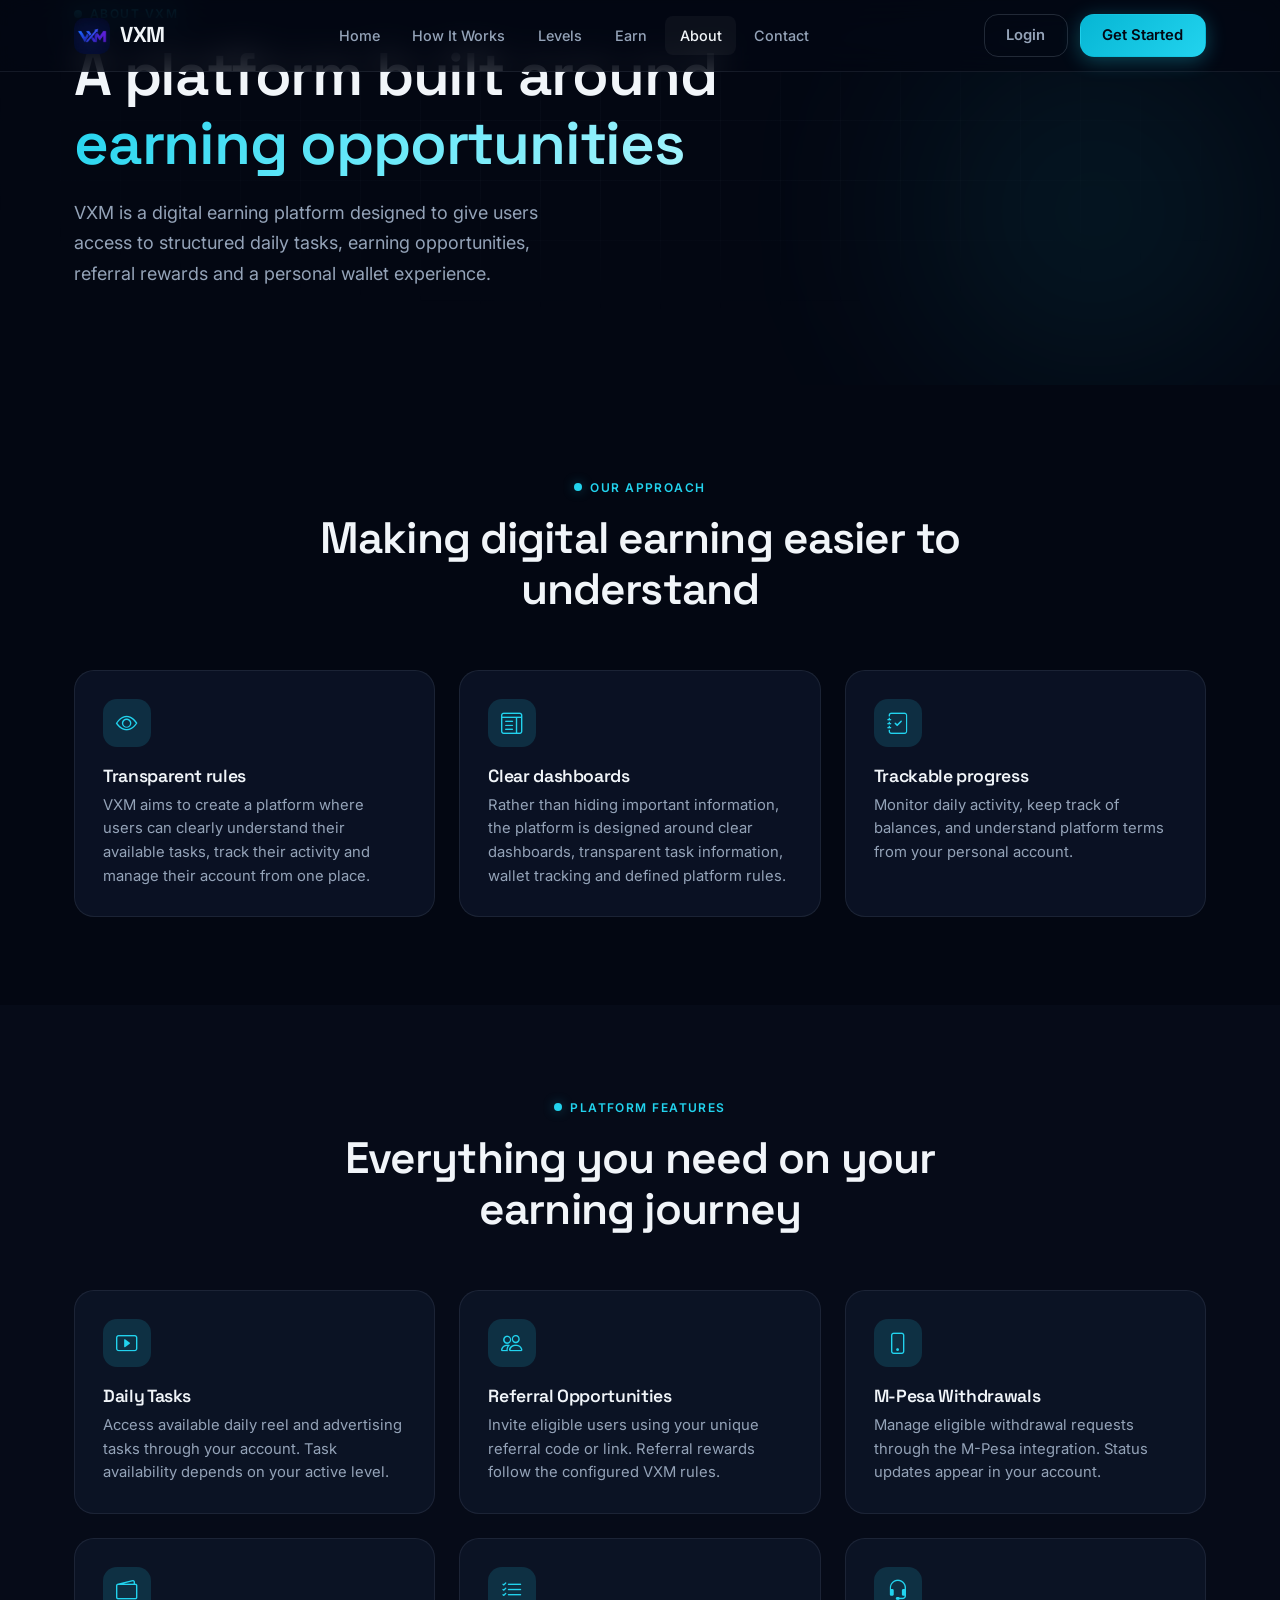
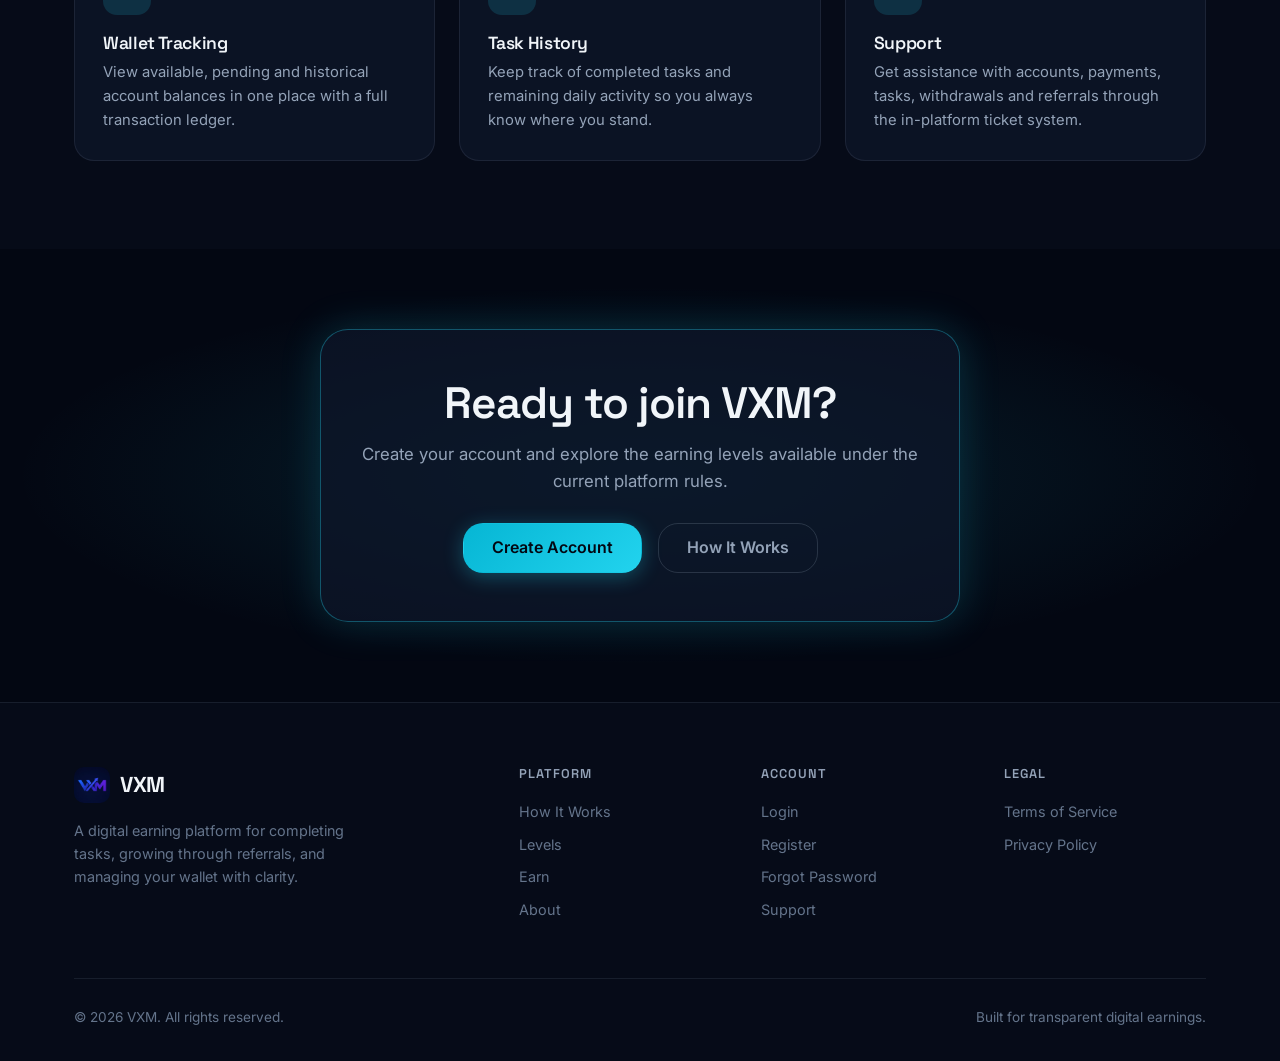
==== about.html @ 35f3764e "Complete VXM platform and final UI build" ====
<!DOCTYPE html>
<html lang="en">
<head>
  <meta charset="UTF-8" />
  <meta name="viewport" content="width=device-width, initial-scale=1.0" />
  <meta name="description" content="About VXM — a digital earning platform for structured daily tasks, referrals, and wallet management." />
  <meta name="theme-color" content="#030712" />
  <title>About VXM | Earn. Connect. Grow.</title>
  <link rel="preconnect" href="https://fonts.googleapis.com" />
  <link rel="preconnect" href="https://fonts.gstatic.com" crossorigin />
  <link href="https://fonts.googleapis.com/css2?family=Inter:wght@400;500;600;700&family=Space+Grotesk:wght@500;600;700&display=swap" rel="stylesheet" />
  <link rel="stylesheet" href="https://cdn.jsdelivr.net/npm/bootstrap-icons@1.11.3/font/bootstrap-icons.min.css" />
  <link rel="stylesheet" href="assets/css/vxm.css" />
</head>
<body>
  <nav class="vxm-nav" id="mainNav">
    <div class="nav-inner">
      <a href="index.html" class="nav-logo"><img src="images/logo.jpg" alt="VXM" onerror="this.style.display='none'" /><span>VXM</span></a>
      <div class="nav-links">
        <a href="index.html">Home</a>
        <a href="how-it-works.html">How It Works</a>
        <a href="levels.html">Levels</a>
        <a href="earn.html">Earn</a>
        <a href="about.html" class="active">About</a>
        <a href="contact.html">Contact</a>
      </div>
      <div class="nav-actions">
        <a href="login.html" class="btn btn-ghost">Login</a>
        <a href="register.html" class="btn btn-primary">Get Started</a>
      </div>
      <button class="mobile-toggle" id="mobileToggle" type="button" aria-label="Open menu"><i class="bi bi-list"></i></button>
    </div>
  </nav>
  <div class="mobile-menu" id="mobileMenu">
    <a href="index.html">Home</a><a href="how-it-works.html">How It Works</a><a href="levels.html">Levels</a>
    <a href="earn.html">Earn</a><a href="about.html" class="active">About</a><a href="contact.html">Contact</a>
    <div class="mobile-menu-actions">
      <a href="login.html" class="btn btn-ghost btn-block">Login</a>
      <a href="register.html" class="btn btn-primary btn-block">Get Started</a>
    </div>
  </div>

  <section class="hero" style="min-height:auto;padding-top:calc(var(--nav-height)+4rem);padding-bottom:4rem;">
    <div class="hero-bg"><div class="hero-glow hero-glow-1"></div><div class="hero-grid"></div></div>
    <div class="container">
      <div class="section-header left reveal" style="max-width:720px;margin:0;">
        <div class="section-tag">About VXM</div>
        <h1>A platform built around <span class="gradient-text">earning opportunities</span></h1>
        <p class="hero-desc" style="margin-top:1.25rem;">
          VXM is a digital earning platform designed to give users access to structured daily tasks,
          earning opportunities, referral rewards and a personal wallet experience.
        </p>
      </div>
    </div>
  </section>

  <section class="section">
    <div class="container">
      <div class="section-header reveal">
        <div class="section-tag">Our Approach</div>
        <h2>Making digital earning easier to understand</h2>
      </div>
      <div class="features-grid">
        <div class="feature-card reveal">
          <div class="feature-icon"><i class="bi bi-eye"></i></div>
          <h3>Transparent rules</h3>
          <p>VXM aims to create a platform where users can clearly understand their available tasks, track their activity and manage their account from one place.</p>
        </div>
        <div class="feature-card reveal">
          <div class="feature-icon"><i class="bi bi-layout-text-window"></i></div>
          <h3>Clear dashboards</h3>
          <p>Rather than hiding important information, the platform is designed around clear dashboards, transparent task information, wallet tracking and defined platform rules.</p>
        </div>
        <div class="feature-card reveal">
          <div class="feature-icon"><i class="bi bi-journal-check"></i></div>
          <h3>Trackable progress</h3>
          <p>Monitor daily activity, keep track of balances, and understand platform terms from your personal account.</p>
        </div>
      </div>
    </div>
  </section>

  <section class="section" style="background:var(--bg-base);">
    <div class="container">
      <div class="section-header reveal">
        <div class="section-tag">Platform Features</div>
        <h2>Everything you need on your earning journey</h2>
      </div>
      <div class="features-grid">
        <div class="feature-card reveal">
          <div class="feature-icon"><i class="bi bi-play-btn"></i></div>
          <h3>Daily Tasks</h3>
          <p>Access available daily reel and advertising tasks through your account. Task availability depends on your active level.</p>
        </div>
        <div class="feature-card reveal">
          <div class="feature-icon"><i class="bi bi-people"></i></div>
          <h3>Referral Opportunities</h3>
          <p>Invite eligible users using your unique referral code or link. Referral rewards follow the configured VXM rules.</p>
        </div>
        <div class="feature-card reveal">
          <div class="feature-icon"><i class="bi bi-phone"></i></div>
          <h3>M-Pesa Withdrawals</h3>
          <p>Manage eligible withdrawal requests through the M-Pesa integration. Status updates appear in your account.</p>
        </div>
        <div class="feature-card reveal">
          <div class="feature-icon"><i class="bi bi-wallet2"></i></div>
          <h3>Wallet Tracking</h3>
          <p>View available, pending and historical account balances in one place with a full transaction ledger.</p>
        </div>
        <div class="feature-card reveal">
          <div class="feature-icon"><i class="bi bi-list-check"></i></div>
          <h3>Task History</h3>
          <p>Keep track of completed tasks and remaining daily activity so you always know where you stand.</p>
        </div>
        <div class="feature-card reveal">
          <div class="feature-icon"><i class="bi bi-headset"></i></div>
          <h3>Support</h3>
          <p>Get assistance with accounts, payments, tasks, withdrawals and referrals through the in-platform ticket system.</p>
        </div>
      </div>
    </div>
  </section>

  <section class="cta-section">
    <div class="cta-bg"></div>
    <div class="container">
      <div class="cta-box reveal">
        <h2>Ready to join VXM?</h2>
        <p>Create your account and explore the earning levels available under the current platform rules.</p>
        <div class="cta-actions">
          <a href="register.html" class="btn btn-primary btn-lg">Create Account</a>
          <a href="how-it-works.html" class="btn btn-ghost btn-lg">How It Works</a>
        </div>
      </div>
    </div>
  </section>

  <footer class="site-footer">
    <div class="container">
      <div class="footer-grid">
        <div class="footer-brand">
          <a href="index.html" class="nav-logo"><img src="images/logo.jpg" alt="VXM" onerror="this.style.display='none'" /><span>VXM</span></a>
          <p>A digital earning platform for completing tasks, growing through referrals, and managing your wallet with clarity.</p>
        </div>
        <div class="footer-col"><h4>Platform</h4><a href="how-it-works.html">How It Works</a><a href="levels.html">Levels</a><a href="earn.html">Earn</a><a href="about.html">About</a></div>
        <div class="footer-col"><h4>Account</h4><a href="login.html">Login</a><a href="register.html">Register</a><a href="forgot-password.html">Forgot Password</a><a href="contact.html">Support</a></div>
        <div class="footer-col"><h4>Legal</h4><a href="terms.html">Terms of Service</a><a href="privacy.html">Privacy Policy</a></div>
      </div>
      <div class="footer-bottom"><span>&copy; 2026 VXM. All rights reserved.</span><span>Built for transparent digital earnings.</span></div>
    </div>
  </footer>
  <script src="assets/js/main.js"></script>
</body>
</html>
---- assets/css/vxm.css ----
/* ============================================================
   VXM — Premium Futuristic Fintech Design System
   Dark cinematic base • Glass depth • Refined typography
   ============================================================ */

:root {
  --bg-deep: #030712;
  --bg-base: #060b18;
  --bg-elevated: #0b1224;
  --bg-card: rgba(15, 23, 42, 0.72);
  --bg-card-solid: #0f172a;
  --bg-glass: rgba(15, 23, 42, 0.55);

  --accent: #22d3ee;
  --accent-soft: #67e8f9;
  --accent-dim: rgba(34, 211, 238, 0.15);
  --accent-glow: rgba(34, 211, 238, 0.35);
  --gold: #fbbf24;
  --gold-soft: #fcd34d;
  --success: #34d399;
  --danger: #f87171;
  --warning: #fbbf24;

  --text-primary: #f1f5f9;
  --text-secondary: #94a3b8;
  --text-muted: #64748b;
  --text-inverse: #030712;

  --border: rgba(148, 163, 184, 0.12);
  --border-strong: rgba(148, 163, 184, 0.22);
  --border-accent: rgba(34, 211, 238, 0.35);

  --shadow-sm: 0 2px 8px rgba(0, 0, 0, 0.25);
  --shadow-md: 0 8px 30px rgba(0, 0, 0, 0.35);
  --shadow-lg: 0 20px 60px rgba(0, 0, 0, 0.45);
  --shadow-glow: 0 0 40px rgba(34, 211, 238, 0.18);

  --font-sans: "Inter", system-ui, -apple-system, sans-serif;
  --font-display: "Space Grotesk", var(--font-sans);

  --radius-sm: 8px;
  --radius-md: 14px;
  --radius-lg: 20px;
  --radius-xl: 28px;
  --radius-full: 9999px;

  --nav-height: 72px;
  --container: 1180px;
  --sidebar-width: 260px;

  --ease: cubic-bezier(0.22, 1, 0.36, 1);
  --ease-out: cubic-bezier(0.16, 1, 0.3, 1);
  --duration: 0.35s;
}

*, *::before, *::after { box-sizing: border-box; margin: 0; padding: 0; }

html {
  scroll-behavior: smooth;
  -webkit-text-size-adjust: 100%;
}

@media (prefers-reduced-motion: reduce) {
  html { scroll-behavior: auto; }
  *, *::before, *::after {
    animation-duration: 0.01ms !important;
    animation-iteration-count: 1 !important;
    transition-duration: 0.01ms !important;
  }
}

body {
  font-family: var(--font-sans);
  font-size: 16px;
  line-height: 1.6;
  color: var(--text-primary);
  background: var(--bg-deep);
  min-height: 100vh;
  overflow-x: hidden;
  -webkit-font-smoothing: antialiased;
}

img { max-width: 100%; height: auto; display: block; }
a { color: inherit; text-decoration: none; transition: color var(--duration) var(--ease); }
button { font-family: inherit; cursor: pointer; border: none; background: none; }
ul, ol { list-style: none; }
input, select, textarea { font-family: inherit; font-size: 1rem; }

h1, h2, h3, h4, h5, h6 {
  font-family: var(--font-display);
  font-weight: 600;
  line-height: 1.15;
  letter-spacing: -0.02em;
  color: var(--text-primary);
}

h1 { font-size: clamp(2.4rem, 5vw, 3.75rem); }
h2 { font-size: clamp(1.85rem, 3.5vw, 2.75rem); }
h3 { font-size: clamp(1.25rem, 2vw, 1.5rem); }
h4 { font-size: 1.125rem; }

.gradient-text {
  background: linear-gradient(135deg, var(--accent) 0%, var(--accent-soft) 50%, #a5f3fc 100%);
  -webkit-background-clip: text;
  -webkit-text-fill-color: transparent;
  background-clip: text;
}

.text-secondary { color: var(--text-secondary); }
.text-muted { color: var(--text-muted); }
.text-accent { color: var(--accent); }
.text-gold { color: var(--gold); }
.text-success { color: var(--success); }

.container {
  width: 100%;
  max-width: var(--container);
  margin: 0 auto;
  padding: 0 1.5rem;
}

.section {
  padding: 5.5rem 0;
  position: relative;
}

.section-sm { padding: 3.5rem 0; }
.section-lg { padding: 7rem 0; }

.section-header {
  text-align: center;
  max-width: 640px;
  margin: 0 auto 3.5rem;
}

.section-header.left { text-align: left; margin-left: 0; }

.section-tag {
  display: inline-flex;
  align-items: center;
  gap: 0.5rem;
  font-size: 0.75rem;
  font-weight: 600;
  letter-spacing: 0.12em;
  text-transform: uppercase;
  color: var(--accent);
  margin-bottom: 1rem;
}

.section-tag::before {
  content: "";
  width: 8px;
  height: 8px;
  border-radius: 50%;
  background: var(--accent);
  box-shadow: 0 0 12px var(--accent-glow);
}

/* Navigation */
.vxm-nav {
  position: fixed;
  top: 0;
  left: 0;
  right: 0;
  z-index: 1000;
  height: var(--nav-height);
  background: rgba(3, 7, 18, 0.75);
  backdrop-filter: blur(16px) saturate(1.4);
  -webkit-backdrop-filter: blur(16px) saturate(1.4);
  border-bottom: 1px solid var(--border);
  transition: background var(--duration) var(--ease), border-color var(--duration) var(--ease);
}

.vxm-nav.scrolled {
  background: rgba(3, 7, 18, 0.92);
  border-bottom-color: var(--border-strong);
}

.nav-inner {
  max-width: var(--container);
  margin: 0 auto;
  padding: 0 1.5rem;
  height: 100%;
  display: flex;
  align-items: center;
  justify-content: space-between;
  gap: 1.5rem;
}

.nav-logo {
  display: flex;
  align-items: center;
  gap: 0.65rem;
  font-family: var(--font-display);
  font-weight: 700;
  font-size: 1.35rem;
  letter-spacing: -0.03em;
  color: var(--text-primary);
  flex-shrink: 0;
}

.nav-logo img {
  width: 36px;
  height: 36px;
  border-radius: 10px;
  object-fit: cover;
}

.nav-links {
  display: flex;
  align-items: center;
  gap: 0.25rem;
}

.nav-links a {
  padding: 0.5rem 0.9rem;
  font-size: 0.9rem;
  font-weight: 500;
  color: var(--text-secondary);
  border-radius: var(--radius-sm);
  transition: color var(--duration) var(--ease), background var(--duration) var(--ease);
}

.nav-links a:hover,
.nav-links a.active {
  color: var(--text-primary);
  background: rgba(255, 255, 255, 0.04);
}

.nav-actions {
  display: flex;
  align-items: center;
  gap: 0.75rem;
}

.mobile-toggle {
  display: none;
  width: 44px;
  height: 44px;
  align-items: center;
  justify-content: center;
  font-size: 1.5rem;
  color: var(--text-primary);
  border-radius: var(--radius-sm);
}

.mobile-menu {
  display: none;
  position: fixed;
  top: var(--nav-height);
  left: 0;
  right: 0;
  bottom: 0;
  background: rgba(3, 7, 18, 0.97);
  backdrop-filter: blur(20px);
  padding: 1.5rem;
  flex-direction: column;
  gap: 0.35rem;
  z-index: 999;
  overflow-y: auto;
}

.mobile-menu.open { display: flex; }

.mobile-menu a {
  padding: 0.9rem 1rem;
  font-size: 1.05rem;
  font-weight: 500;
  color: var(--text-secondary);
  border-radius: var(--radius-md);
}

.mobile-menu a:hover,
.mobile-menu a.active {
  color: var(--text-primary);
  background: rgba(255, 255, 255, 0.05);
}

.mobile-menu-actions {
  margin-top: 1.5rem;
  display: flex;
  flex-direction: column;
  gap: 0.75rem;
}

/* Buttons */
.btn {
  display: inline-flex;
  align-items: center;
  justify-content: center;
  gap: 0.5rem;
  padding: 0.7rem 1.35rem;
  font-size: 0.925rem;
  font-weight: 600;
  border-radius: var(--radius-md);
  transition: all var(--duration) var(--ease);
  white-space: nowrap;
  border: 1px solid transparent;
  line-height: 1.2;
}

.btn-primary {
  background: linear-gradient(135deg, #06b6d4 0%, #22d3ee 100%);
  color: var(--text-inverse);
  box-shadow: 0 4px 20px rgba(34, 211, 238, 0.3);
}

.btn-primary:hover {
  transform: translateY(-1px);
  box-shadow: 0 6px 28px rgba(34, 211, 238, 0.4);
  color: var(--text-inverse);
}

.btn-ghost {
  background: transparent;
  color: var(--text-secondary);
  border-color: var(--border-strong);
}

.btn-ghost:hover {
  color: var(--text-primary);
  border-color: var(--text-secondary);
  background: rgba(255, 255, 255, 0.03);
}

.btn-outline {
  background: transparent;
  color: var(--accent);
  border-color: var(--border-accent);
}

.btn-outline:hover {
  background: var(--accent-dim);
  color: var(--accent-soft);
}

.btn-lg {
  padding: 0.9rem 1.75rem;
  font-size: 1rem;
  border-radius: var(--radius-lg);
}

.btn-sm {
  padding: 0.45rem 0.9rem;
  font-size: 0.825rem;
}

.btn-block { width: 100%; }

/* Cards */
.card {
  background: var(--bg-card);
  border: 1px solid var(--border);
  border-radius: var(--radius-lg);
  padding: 1.75rem;
  backdrop-filter: blur(12px);
  -webkit-backdrop-filter: blur(12px);
  transition: border-color var(--duration) var(--ease), transform var(--duration) var(--ease), box-shadow var(--duration) var(--ease);
}

.card:hover {
  border-color: var(--border-strong);
}

.card-glow:hover {
  border-color: var(--border-accent);
  box-shadow: var(--shadow-glow);
}

.card-solid {
  background: var(--bg-card-solid);
  backdrop-filter: none;
}

/* Forms */
.form-group {
  margin-bottom: 1.25rem;
}

.form-label {
  display: block;
  font-size: 0.875rem;
  font-weight: 500;
  color: var(--text-secondary);
  margin-bottom: 0.45rem;
}

.form-control {
  width: 100%;
  padding: 0.8rem 1rem;
  background: rgba(15, 23, 42, 0.8);
  border: 1px solid var(--border-strong);
  border-radius: var(--radius-md);
  color: var(--text-primary);
  transition: border-color var(--duration) var(--ease), box-shadow var(--duration) var(--ease);
}

.form-control:focus {
  outline: none;
  border-color: var(--accent);
  box-shadow: 0 0 0 3px var(--accent-dim);
}

.form-control::placeholder {
  color: var(--text-muted);
}

.form-error {
  font-size: 0.8rem;
  color: var(--danger);
  margin-top: 0.35rem;
}

.form-hint {
  font-size: 0.8rem;
  color: var(--text-muted);
  margin-top: 0.35rem;
}

/* Alerts */
.alert {
  padding: 0.9rem 1.15rem;
  border-radius: var(--radius-md);
  font-size: 0.9rem;
  margin-bottom: 1.25rem;
  border: 1px solid transparent;
}

.alert-success {
  background: rgba(52, 211, 153, 0.1);
  border-color: rgba(52, 211, 153, 0.25);
  color: var(--success);
}

.alert-error {
  background: rgba(248, 113, 113, 0.1);
  border-color: rgba(248, 113, 113, 0.25);
  color: var(--danger);
}

.alert-info {
  background: var(--accent-dim);
  border-color: var(--border-accent);
  color: var(--accent-soft);
}

/* Hero */
.hero {
  position: relative;
  min-height: 100vh;
  display: flex;
  align-items: center;
  padding: calc(var(--nav-height) + 3rem) 0 5rem;
  overflow: hidden;
}

.hero-bg {
  position: absolute;
  inset: 0;
  pointer-events: none;
  z-index: 0;
}

.hero-glow {
  position: absolute;
  border-radius: 50%;
  filter: blur(100px);
  opacity: 0.5;
}

.hero-glow-1 {
  width: 500px;
  height: 500px;
  background: radial-gradient(circle, rgba(34, 211, 238, 0.25) 0%, transparent 70%);
  top: -10%;
  right: -5%;
}

.hero-glow-2 {
  width: 400px;
  height: 400px;
  background: radial-gradient(circle, rgba(99, 102, 241, 0.2) 0%, transparent 70%);
  bottom: 10%;
  left: -8%;
}

.hero-grid {
  position: absolute;
  inset: 0;
  background-image:
    linear-gradient(rgba(148, 163, 184, 0.03) 1px, transparent 1px),
    linear-gradient(90deg, rgba(148, 163, 184, 0.03) 1px, transparent 1px);
  background-size: 60px 60px;
  mask-image: radial-gradient(ellipse 80% 60% at 50% 40%, black 20%, transparent 70%);
}

.hero-content {
  position: relative;
  z-index: 2;
  max-width: 640px;
}

.hero-badge {
  display: inline-flex;
  align-items: center;
  gap: 0.5rem;
  padding: 0.4rem 0.9rem;
  background: var(--accent-dim);
  border: 1px solid var(--border-accent);
  border-radius: var(--radius-full);
  font-size: 0.8rem;
  font-weight: 500;
  color: var(--accent-soft);
  margin-bottom: 1.5rem;
}

.hero-badge .dot {
  width: 6px;
  height: 6px;
  border-radius: 50%;
  background: var(--accent);
  box-shadow: 0 0 8px var(--accent);
  animation: pulse-dot 2s ease-in-out infinite;
}

@keyframes pulse-dot {
  0%, 100% { opacity: 1; transform: scale(1); }
  50% { opacity: 0.6; transform: scale(0.85); }
}

.hero-title {
  margin-bottom: 1.25rem;
}

.hero-desc {
  font-size: 1.125rem;
  color: var(--text-secondary);
  margin-bottom: 2rem;
  max-width: 520px;
  line-height: 1.7;
}

.hero-actions {
  display: flex;
  flex-wrap: wrap;
  gap: 1rem;
  margin-bottom: 2rem;
}

.hero-note {
  display: flex;
  align-items: center;
  gap: 0.5rem;
  font-size: 0.875rem;
  color: var(--text-muted);
}

.hero-note i { color: var(--success); }

.hero-visual {
  position: relative;
  z-index: 2;
  display: flex;
  justify-content: center;
  align-items: center;
}

.float-card {
  background: var(--bg-card);
  border: 1px solid var(--border);
  border-radius: var(--radius-lg);
  padding: 1.25rem 1.5rem;
  backdrop-filter: blur(16px);
  box-shadow: var(--shadow-md);
}

.float-card.main {
  width: 100%;
  max-width: 320px;
  position: relative;
  z-index: 3;
}

.float-card .label {
  font-size: 0.75rem;
  color: var(--text-muted);
  text-transform: uppercase;
  letter-spacing: 0.06em;
  margin-bottom: 0.25rem;
}

.float-card .value {
  font-family: var(--font-display);
  font-size: 1.75rem;
  font-weight: 700;
  letter-spacing: -0.02em;
}

.float-card .sub {
  display: flex;
  justify-content: space-between;
  margin-top: 1rem;
  padding-top: 1rem;
  border-top: 1px solid var(--border);
  font-size: 0.85rem;
}

.float-mini {
  position: absolute;
  display: flex;
  align-items: center;
  gap: 0.75rem;
  padding: 0.85rem 1.1rem;
  background: var(--bg-card);
  border: 1px solid var(--border);
  border-radius: var(--radius-md);
  backdrop-filter: blur(12px);
  box-shadow: var(--shadow-sm);
  font-size: 0.85rem;
  z-index: 4;
}

.float-mini i {
  width: 32px;
  height: 32px;
  display: flex;
  align-items: center;
  justify-content: center;
  border-radius: 10px;
  font-size: 1rem;
}

.float-mini.task { top: 8%; right: -10%; }
.float-mini.task i { background: rgba(34, 211, 238, 0.15); color: var(--accent); }

.float-mini.ref { bottom: 22%; left: -12%; }
.float-mini.ref i { background: rgba(251, 191, 36, 0.15); color: var(--gold); }

.float-mini.mpesa { bottom: 5%; right: 5%; }
.float-mini.mpesa i { background: rgba(52, 211, 153, 0.15); color: var(--success); }

/* Stats */
.stats-bar {
  padding: 3rem 0;
  border-top: 1px solid var(--border);
  border-bottom: 1px solid var(--border);
  background: rgba(11, 18, 36, 0.5);
}

.stats-grid {
  display: grid;
  grid-template-columns: repeat(4, 1fr);
  gap: 2rem;
  text-align: center;
}

.stat-item .stat-num {
  font-family: var(--font-display);
  font-size: 2rem;
  font-weight: 700;
  color: var(--text-primary);
  letter-spacing: -0.02em;
  margin-bottom: 0.25rem;
}

.stat-item .stat-label {
  font-size: 0.875rem;
  color: var(--text-muted);
}

.stats-note {
  text-align: center;
  font-size: 0.8rem;
  color: var(--text-muted);
  margin-top: 1.5rem;
}

/* Steps */
.steps-grid {
  display: grid;
  grid-template-columns: repeat(4, 1fr);
  gap: 1.5rem;
}

.step-card {
  position: relative;
  padding: 1.75rem;
  background: var(--bg-card);
  border: 1px solid var(--border);
  border-radius: var(--radius-lg);
  transition: border-color var(--duration) var(--ease), transform var(--duration) var(--ease);
}

.step-card:hover {
  border-color: var(--border-accent);
  transform: translateY(-3px);
}

.step-num {
  font-family: var(--font-display);
  font-size: 0.8rem;
  font-weight: 700;
  color: var(--accent);
  letter-spacing: 0.08em;
  margin-bottom: 1rem;
}

.step-icon {
  width: 48px;
  height: 48px;
  display: flex;
  align-items: center;
  justify-content: center;
  background: var(--accent-dim);
  border-radius: 14px;
  color: var(--accent);
  font-size: 1.35rem;
  margin-bottom: 1.15rem;
}

.step-card h3 {
  margin-bottom: 0.5rem;
  font-size: 1.15rem;
}

.step-card p {
  font-size: 0.925rem;
  color: var(--text-secondary);
  line-height: 1.6;
}

/* Levels */
.levels-grid {
  display: grid;
  grid-template-columns: repeat(3, 1fr);
  gap: 1.5rem;
}

.level-card {
  position: relative;
  padding: 2rem;
  background: var(--bg-card);
  border: 1px solid var(--border);
  border-radius: var(--radius-xl);
  transition: all var(--duration) var(--ease);
  overflow: hidden;
}

.level-card::before {
  content: "";
  position: absolute;
  top: 0;
  left: 0;
  right: 0;
  height: 3px;
  background: linear-gradient(90deg, var(--accent), transparent);
  opacity: 0;
  transition: opacity var(--duration) var(--ease);
}

.level-card:hover {
  border-color: var(--border-accent);
  transform: translateY(-4px);
  box-shadow: var(--shadow-glow);
}

.level-card:hover::before { opacity: 1; }

.level-card.featured {
  border-color: var(--border-accent);
  background: linear-gradient(160deg, rgba(34, 211, 238, 0.08) 0%, var(--bg-card) 50%);
}

.level-card.featured::before { opacity: 1; }

.level-top {
  display: flex;
  justify-content: space-between;
  align-items: flex-start;
  margin-bottom: 1.5rem;
}

.level-label {
  font-size: 0.7rem;
  font-weight: 600;
  letter-spacing: 0.1em;
  text-transform: uppercase;
  color: var(--accent);
}

.level-icon {
  width: 44px;
  height: 44px;
  display: flex;
  align-items: center;
  justify-content: center;
  background: var(--accent-dim);
  border-radius: 12px;
  color: var(--accent);
  font-size: 1.25rem;
}

.level-price {
  font-family: var(--font-display);
  font-size: 2rem;
  font-weight: 700;
  margin: 0.75rem 0;
}

.level-price span {
  font-size: 0.9rem;
  font-weight: 500;
  color: var(--text-muted);
}

.level-features {
  margin: 1.5rem 0;
}

.level-features li {
  display: flex;
  align-items: flex-start;
  gap: 0.6rem;
  font-size: 0.9rem;
  color: var(--text-secondary);
  margin-bottom: 0.65rem;
}

.level-features li i {
  color: var(--success);
  margin-top: 0.15rem;
  flex-shrink: 0;
}

/* Features */
.features-grid {
  display: grid;
  grid-template-columns: repeat(3, 1fr);
  gap: 1.5rem;
}

.feature-card {
  padding: 1.75rem;
  background: var(--bg-card);
  border: 1px solid var(--border);
  border-radius: var(--radius-lg);
  transition: border-color var(--duration) var(--ease);
}

.feature-card:hover {
  border-color: var(--border-strong);
}

.feature-icon {
  width: 48px;
  height: 48px;
  display: flex;
  align-items: center;
  justify-content: center;
  background: var(--accent-dim);
  border-radius: 14px;
  color: var(--accent);
  font-size: 1.35rem;
  margin-bottom: 1.15rem;
}

.feature-card h3 {
  margin-bottom: 0.5rem;
  font-size: 1.1rem;
}

.feature-card p {
  font-size: 0.925rem;
  color: var(--text-secondary);
  line-height: 1.6;
}

/* CTA */
.cta-section {
  position: relative;
  padding: 5rem 0;
  text-align: center;
  overflow: hidden;
}

.cta-section .cta-bg {
  position: absolute;
  inset: 0;
  background: radial-gradient(ellipse 70% 60% at 50% 50%, rgba(34, 211, 238, 0.12) 0%, transparent 70%);
  pointer-events: none;
}

.cta-box {
  position: relative;
  max-width: 640px;
  margin: 0 auto;
  padding: 3rem 2rem;
  background: var(--bg-card);
  border: 1px solid var(--border-accent);
  border-radius: var(--radius-xl);
  box-shadow: var(--shadow-glow);
}

.cta-box h2 { margin-bottom: 0.75rem; }
.cta-box p {
  color: var(--text-secondary);
  margin-bottom: 1.75rem;
  font-size: 1.05rem;
}

.cta-actions {
  display: flex;
  flex-wrap: wrap;
  gap: 1rem;
  justify-content: center;
}

/* Footer */
.site-footer {
  padding: 4rem 0 2rem;
  border-top: 1px solid var(--border);
  background: var(--bg-base);
}

.footer-grid {
  display: grid;
  grid-template-columns: 2fr 1fr 1fr 1fr;
  gap: 2.5rem;
  margin-bottom: 3rem;
}

.footer-brand p {
  color: var(--text-muted);
  font-size: 0.9rem;
  margin-top: 1rem;
  max-width: 280px;
  line-height: 1.6;
}

.footer-col h4 {
  font-size: 0.8rem;
  font-weight: 600;
  letter-spacing: 0.08em;
  text-transform: uppercase;
  color: var(--text-secondary);
  margin-bottom: 1.15rem;
}

.footer-col a {
  display: block;
  font-size: 0.9rem;
  color: var(--text-muted);
  margin-bottom: 0.6rem;
  transition: color var(--duration) var(--ease);
}

.footer-col a:hover { color: var(--accent); }

.footer-bottom {
  display: flex;
  justify-content: space-between;
  align-items: center;
  padding-top: 1.75rem;
  border-top: 1px solid var(--border);
  font-size: 0.85rem;
  color: var(--text-muted);
}

.footer-bottom a { color: var(--text-muted); }
.footer-bottom a:hover { color: var(--accent); }

/* Auth */
.auth-page {
  min-height: 100vh;
  display: flex;
  align-items: center;
  justify-content: center;
  padding: 2rem 1.5rem;
  position: relative;
}

.auth-page::before {
  content: "";
  position: absolute;
  inset: 0;
  background:
    radial-gradient(ellipse 50% 40% at 20% 20%, rgba(34, 211, 238, 0.08) 0%, transparent 50%),
    radial-gradient(ellipse 40% 30% at 80% 80%, rgba(99, 102, 241, 0.06) 0%, transparent 50%);
  pointer-events: none;
}

.auth-card {
  position: relative;
  width: 100%;
  max-width: 420px;
  padding: 2.5rem;
  background: var(--bg-card);
  border: 1px solid var(--border);
  border-radius: var(--radius-xl);
  backdrop-filter: blur(16px);
  box-shadow: var(--shadow-lg);
}

.auth-card .logo {
  display: flex;
  align-items: center;
  gap: 0.6rem;
  margin-bottom: 2rem;
  font-family: var(--font-display);
  font-weight: 700;
  font-size: 1.25rem;
}

.auth-card .logo img {
  width: 36px;
  height: 36px;
  border-radius: 10px;
}

.auth-card h1 {
  font-size: 1.65rem;
  margin-bottom: 0.4rem;
}

.auth-card .subtitle {
  color: var(--text-secondary);
  font-size: 0.95rem;
  margin-bottom: 1.75rem;
}

.auth-footer {
  text-align: center;
  margin-top: 1.5rem;
  font-size: 0.9rem;
  color: var(--text-muted);
}

.auth-footer a {
  color: var(--accent);
  font-weight: 500;
}

.auth-footer a:hover { color: var(--accent-soft); }

/* Reveal */
.reveal {
  opacity: 0;
  transform: translateY(24px);
  transition: opacity 0.7s var(--ease-out), transform 0.7s var(--ease-out);
}

.reveal.visible {
  opacity: 1;
  transform: translateY(0);
}

/* Responsive */
@media (max-width: 1024px) {
  .steps-grid { grid-template-columns: repeat(2, 1fr); }
  .levels-grid { grid-template-columns: repeat(2, 1fr); }
  .features-grid { grid-template-columns: repeat(2, 1fr); }
  .footer-grid { grid-template-columns: 1fr 1fr; gap: 2rem; }
  .float-mini.task { right: 0; }
  .float-mini.ref { left: 0; }
}

@media (max-width: 768px) {
  .nav-links, .nav-actions { display: none; }
  .mobile-toggle { display: flex; }

  .hero {
    min-height: auto;
    padding: calc(var(--nav-height) + 2.5rem) 0 3.5rem;
  }

  .hero-visual { display: none; }

  .stats-grid { grid-template-columns: repeat(2, 1fr); gap: 1.5rem; }
  .steps-grid { grid-template-columns: 1fr; }
  .levels-grid { grid-template-columns: 1fr; }
  .features-grid { grid-template-columns: 1fr; }
  .footer-grid { grid-template-columns: 1fr; }
  .footer-bottom { flex-direction: column; gap: 0.75rem; text-align: center; }

  .section { padding: 4rem 0; }
  .auth-card { padding: 2rem 1.5rem; }
}

@media (max-width: 480px) {
  .hero-actions { flex-direction: column; }
  .hero-actions .btn { width: 100%; }
  .stats-grid { grid-template-columns: 1fr 1fr; }
  .cta-actions { flex-direction: column; }
  .cta-actions .btn { width: 100%; }
}

.mt-1 { margin-top: 0.5rem; }
.mt-2 { margin-top: 1rem; }
.mt-3 { margin-top: 1.5rem; }
.mt-4 { margin-top: 2rem; }
.mb-1 { margin-bottom: 0.5rem; }
.mb-2 { margin-bottom: 1rem; }
.mb-3 { margin-bottom: 1.5rem; }
.mb-4 { margin-bottom: 2rem; }
.gap-1 { gap: 0.5rem; }
.gap-2 { gap: 1rem; }
.flex { display: flex; }
.flex-center { display: flex; align-items: center; justify-content: center; }
.items-center { align-items: center; }
.justify-between { justify-content: space-between; }
.w-full { width: 100%; }
.sr-only {
  position: absolute;
  width: 1px;
  height: 1px;
  padding: 0;
  margin: -1px;
  overflow: hidden;
  clip: rect(0,0,0,0);
  border: 0;
}
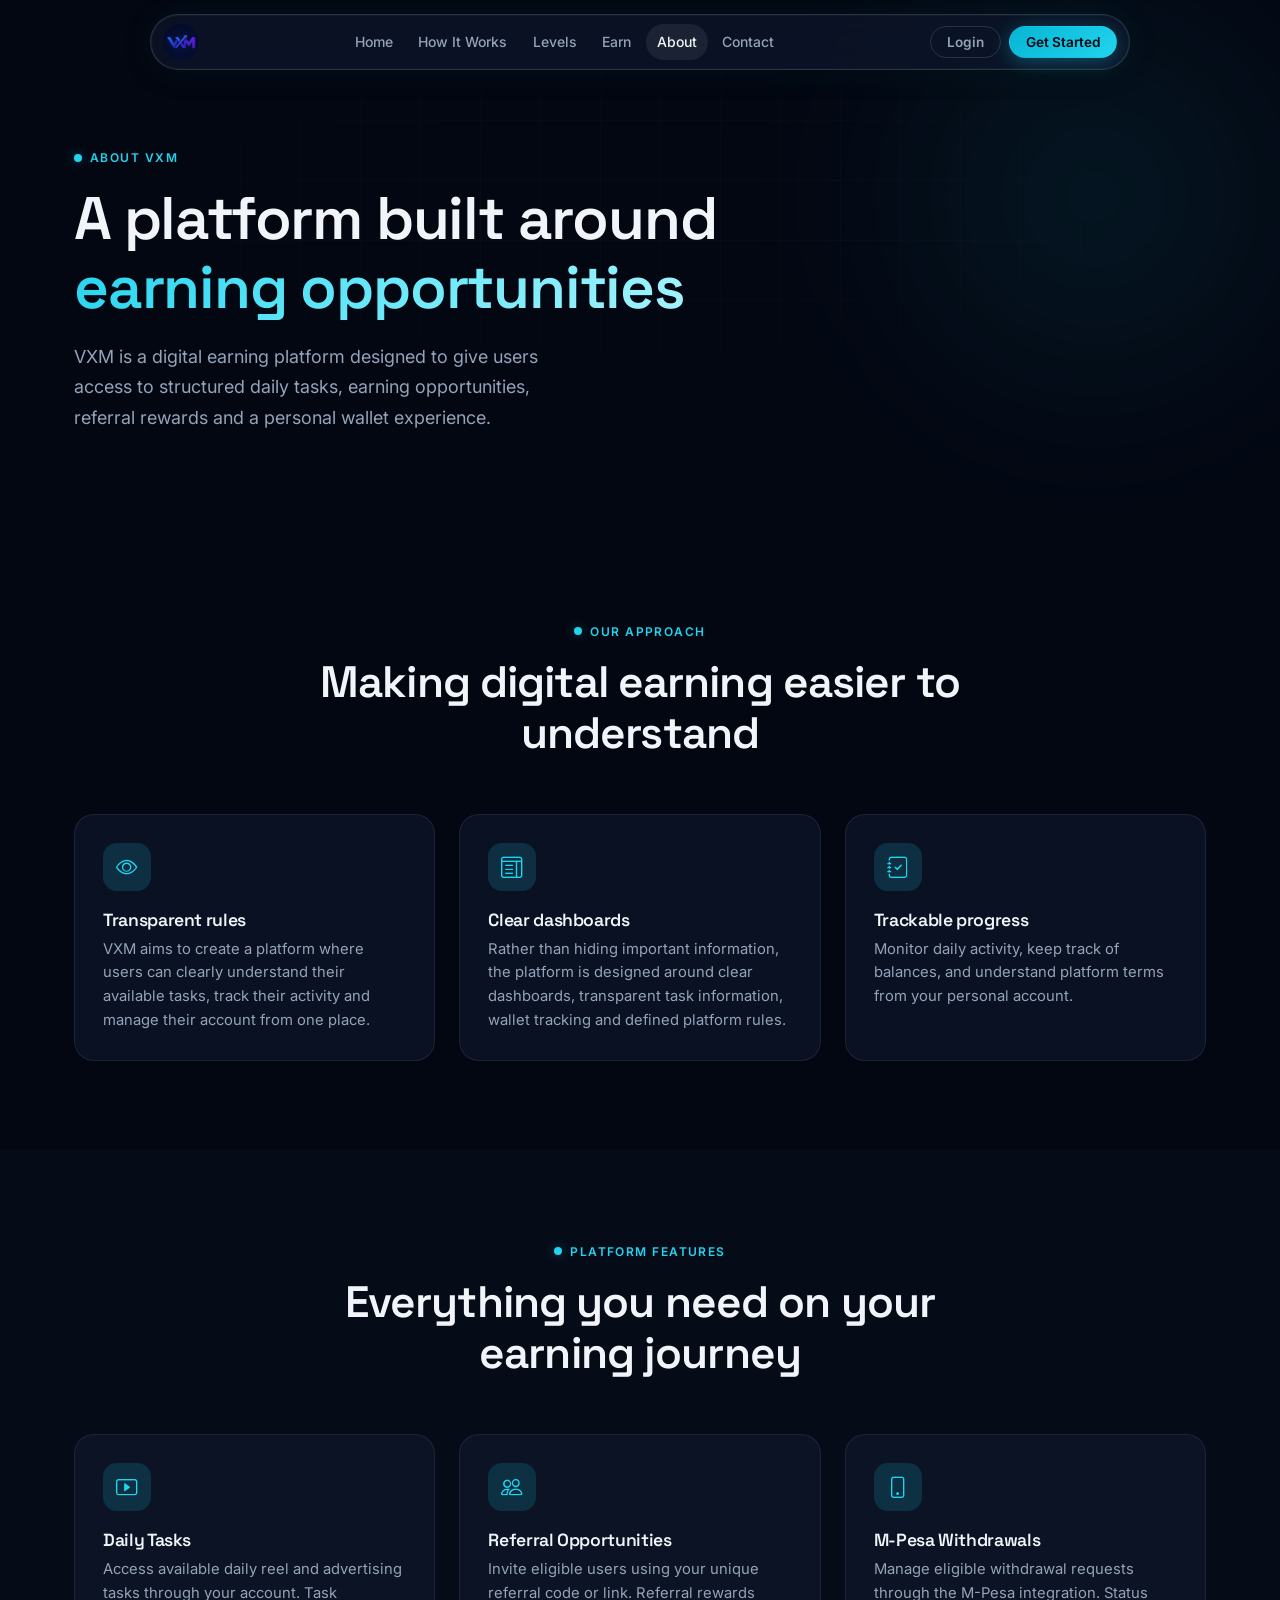
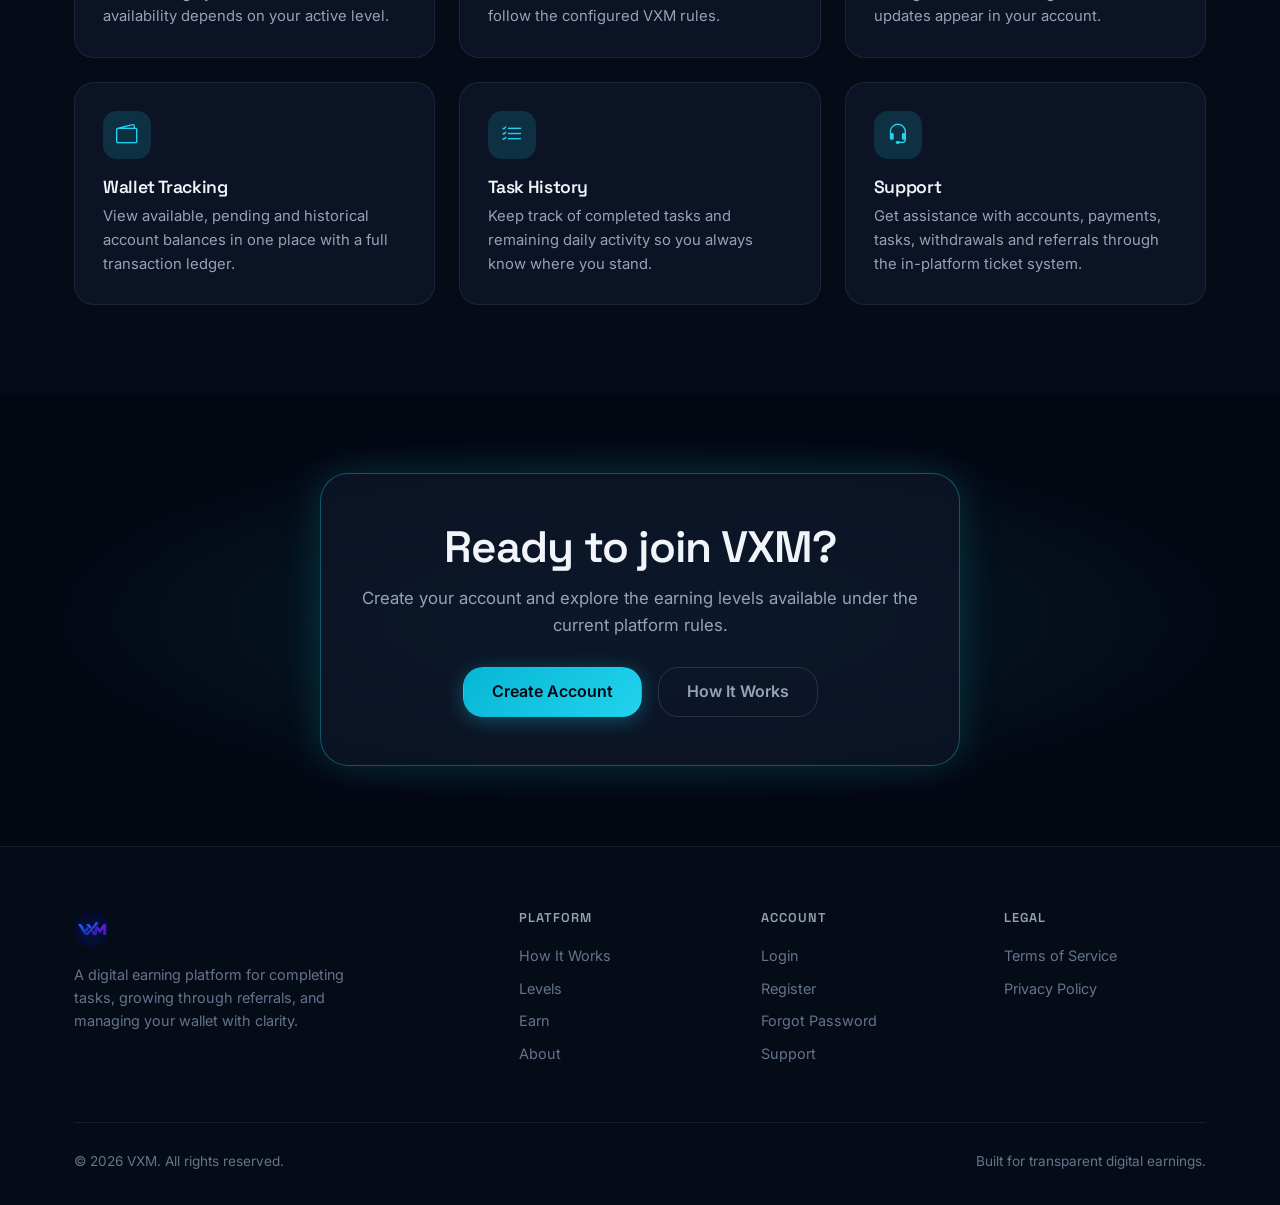
==== commit 2b110d85: "Fix responsive navbar and update site assets" ====
--- a/about.html
+++ b/about.html
@@ -5,6 +5,9 @@
   <meta name="viewport" content="width=device-width, initial-scale=1.0" />
   <meta name="description" content="About VXM — a digital earning platform for structured daily tasks, referrals, and wallet management." />
   <meta name="theme-color" content="#030712" />
+  <link rel="icon" href="images/favicon.png" type="image/png" sizes="32x32" />
+  <link rel="icon" href="images/favicon-16.png" type="image/png" sizes="16x16" />
+  <link rel="apple-touch-icon" href="images/favicon-180.png" sizes="180x180" />
   <title>About VXM | Earn. Connect. Grow.</title>
   <link rel="preconnect" href="https://fonts.googleapis.com" />
   <link rel="preconnect" href="https://fonts.gstatic.com" crossorigin />
@@ -15,7 +18,7 @@
 <body>
   <nav class="vxm-nav" id="mainNav">
     <div class="nav-inner">
-      <a href="index.html" class="nav-logo"><img src="images/logo.jpg" alt="VXM" onerror="this.style.display='none'" /><span>VXM</span></a>
+      <a href="index.html" class="nav-logo"><img src="images/logo.jpg" alt="VXM" onerror="this.style.display='none'" /></a>
       <div class="nav-links">
         <a href="index.html">Home</a>
         <a href="how-it-works.html">How It Works</a>
@@ -40,7 +43,7 @@
     </div>
   </div>
 
-  <section class="hero" style="min-height:auto;padding-top:calc(var(--nav-height)+4rem);padding-bottom:4rem;">
+  <section class="hero" style="min-height:auto;padding-top:9rem;padding-bottom:4rem;">
     <div class="hero-bg"><div class="hero-glow hero-glow-1"></div><div class="hero-grid"></div></div>
     <div class="container">
       <div class="section-header left reveal" style="max-width:720px;margin:0;">
@@ -139,7 +142,7 @@
     <div class="container">
       <div class="footer-grid">
         <div class="footer-brand">
-          <a href="index.html" class="nav-logo"><img src="images/logo.jpg" alt="VXM" onerror="this.style.display='none'" /><span>VXM</span></a>
+          <a href="index.html" class="nav-logo"><img src="images/logo.jpg" alt="VXM" onerror="this.style.display='none'" /></a>
           <p>A digital earning platform for completing tasks, growing through referrals, and managing your wallet with clarity.</p>
         </div>
         <div class="footer-col"><h4>Platform</h4><a href="how-it-works.html">How It Works</a><a href="levels.html">Levels</a><a href="earn.html">Earn</a><a href="about.html">About</a></div>
--- a/assets/css/vxm.css
+++ b/assets/css/vxm.css
@@ -44,7 +44,9 @@
   --radius-xl: 28px;
   --radius-full: 9999px;
 
-  --nav-height: 72px;
+  --nav-height: 56px;
+  --nav-top: 14px;
+  --nav-clearance: calc(var(--nav-top) + var(--nav-height) + 20px);
   --container: 1180px;
   --sidebar-width: 260px;
 
@@ -156,115 +158,148 @@
   box-shadow: 0 0 12px var(--accent-glow);
 }
 
-/* Navigation */
+/* Navigation — Floating Dynamic Island */
 .vxm-nav {
   position: fixed;
-  top: 0;
-  left: 0;
-  right: 0;
+  top: var(--nav-top);
+  left: 50%;
+  transform: translateX(-50%);
   z-index: 1000;
+  width: calc(100% - 1.5rem);
+  max-width: 980px;
   height: var(--nav-height);
-  background: rgba(3, 7, 18, 0.75);
-  backdrop-filter: blur(16px) saturate(1.4);
-  -webkit-backdrop-filter: blur(16px) saturate(1.4);
-  border-bottom: 1px solid var(--border);
-  transition: background var(--duration) var(--ease), border-color var(--duration) var(--ease);
+  background: rgba(15, 23, 42, 0.72);
+  backdrop-filter: blur(20px) saturate(1.5);
+  -webkit-backdrop-filter: blur(20px) saturate(1.5);
+  border: 1px solid var(--border-strong);
+  border-radius: var(--radius-full);
+  box-shadow:
+    0 4px 24px rgba(0, 0, 0, 0.4),
+    0 0 0 1px rgba(255, 255, 255, 0.04) inset,
+    0 0 32px rgba(34, 211, 238, 0.08);
+  transition:
+    background var(--duration) var(--ease),
+    border-color var(--duration) var(--ease),
+    box-shadow var(--duration) var(--ease),
+    max-width var(--duration) var(--ease);
 }
 
 .vxm-nav.scrolled {
-  background: rgba(3, 7, 18, 0.92);
-  border-bottom-color: var(--border-strong);
+  background: rgba(15, 23, 42, 0.88);
+  border-color: rgba(148, 163, 184, 0.28);
+  box-shadow:
+    0 8px 32px rgba(0, 0, 0, 0.5),
+    0 0 0 1px rgba(255, 255, 255, 0.05) inset,
+    0 0 40px rgba(34, 211, 238, 0.12);
 }
 
 .nav-inner {
-  max-width: var(--container);
-  margin: 0 auto;
-  padding: 0 1.5rem;
+  width: 100%;
   height: 100%;
+  padding: 0 0.75rem 0 0.75rem;
   display: flex;
   align-items: center;
   justify-content: space-between;
-  gap: 1.5rem;
+  gap: 1rem;
 }
 
 .nav-logo {
   display: flex;
   align-items: center;
-  gap: 0.65rem;
-  font-family: var(--font-display);
-  font-weight: 700;
-  font-size: 1.35rem;
-  letter-spacing: -0.03em;
-  color: var(--text-primary);
   flex-shrink: 0;
+  border-radius: 50%;
+  outline-offset: 2px;
 }
 
 .nav-logo img {
   width: 36px;
   height: 36px;
-  border-radius: 10px;
+  border-radius: 50%;
   object-fit: cover;
+  display: block;
 }
 
 .nav-links {
   display: flex;
   align-items: center;
-  gap: 0.25rem;
+  gap: 0.2rem;
+  flex: 1;
+  justify-content: center;
+  min-width: 0;
 }
 
 .nav-links a {
-  padding: 0.5rem 0.9rem;
-  font-size: 0.9rem;
+  padding: 0.4rem 0.7rem;
+  font-size: 0.875rem;
   font-weight: 500;
   color: var(--text-secondary);
-  border-radius: var(--radius-sm);
+  border-radius: var(--radius-full);
   transition: color var(--duration) var(--ease), background var(--duration) var(--ease);
+  white-space: nowrap;
 }
 
 .nav-links a:hover,
 .nav-links a.active {
   color: var(--text-primary);
-  background: rgba(255, 255, 255, 0.04);
+  background: rgba(255, 255, 255, 0.07);
 }
 
 .nav-actions {
   display: flex;
   align-items: center;
-  gap: 0.75rem;
+  gap: 0.5rem;
+  flex-shrink: 0;
+}
+
+.nav-actions .btn {
+  padding: 0.45rem 1rem;
+  font-size: 0.85rem;
+  border-radius: var(--radius-full);
 }
 
 .mobile-toggle {
   display: none;
-  width: 44px;
-  height: 44px;
+  width: 40px;
+  height: 40px;
   align-items: center;
   justify-content: center;
-  font-size: 1.5rem;
+  font-size: 1.35rem;
   color: var(--text-primary);
-  border-radius: var(--radius-sm);
+  border-radius: 50%;
+  flex-shrink: 0;
+}
+
+.mobile-toggle:hover {
+  background: rgba(255, 255, 255, 0.06);
 }
 
 .mobile-menu {
   display: none;
   position: fixed;
-  top: var(--nav-height);
-  left: 0;
-  right: 0;
-  bottom: 0;
-  background: rgba(3, 7, 18, 0.97);
-  backdrop-filter: blur(20px);
-  padding: 1.5rem;
+  top: var(--nav-clearance);
+  left: 50%;
+  transform: translateX(-50%);
+  width: calc(100% - 1.5rem);
+  max-width: 420px;
+  max-height: calc(100vh - var(--nav-clearance) - 1.5rem);
+  background: rgba(15, 23, 42, 0.94);
+  backdrop-filter: blur(24px) saturate(1.4);
+  -webkit-backdrop-filter: blur(24px) saturate(1.4);
+  border: 1px solid var(--border-strong);
+  border-radius: var(--radius-xl);
+  padding: 1rem;
   flex-direction: column;
-  gap: 0.35rem;
+  gap: 0.25rem;
   z-index: 999;
   overflow-y: auto;
+  box-shadow: var(--shadow-lg), 0 0 40px rgba(34, 211, 238, 0.1);
 }
 
 .mobile-menu.open { display: flex; }
 
 .mobile-menu a {
-  padding: 0.9rem 1rem;
-  font-size: 1.05rem;
+  padding: 0.85rem 1rem;
+  font-size: 1rem;
   font-weight: 500;
   color: var(--text-secondary);
   border-radius: var(--radius-md);
@@ -273,14 +308,16 @@
 .mobile-menu a:hover,
 .mobile-menu a.active {
   color: var(--text-primary);
-  background: rgba(255, 255, 255, 0.05);
+  background: rgba(255, 255, 255, 0.06);
 }
 
 .mobile-menu-actions {
-  margin-top: 1.5rem;
+  margin-top: 0.75rem;
   display: flex;
   flex-direction: column;
-  gap: 0.75rem;
+  gap: 0.6rem;
+  padding-top: 0.75rem;
+  border-top: 1px solid var(--border);
 }
 
 /* Buttons */
@@ -450,7 +487,7 @@
   min-height: 100vh;
   display: flex;
   align-items: center;
-  padding: calc(var(--nav-height) + 3rem) 0 5rem;
+  padding: calc(var(--nav-clearance) + 3rem) 0 5rem;
   overflow: hidden;
 }
 
@@ -1064,13 +1101,25 @@
   .float-mini.ref { left: 0; }
 }
 
+@media (max-width: 900px) {
+  .nav-links { display: none; }
+  .nav-actions { display: none; }
+  .mobile-toggle { display: flex; }
+
+  .vxm-nav {
+    max-width: 480px;
+    width: calc(100% - 1.25rem);
+  }
+
+  .nav-inner {
+    padding: 0 0.5rem 0 0.65rem;
+  }
+}
+
 @media (max-width: 768px) {
-  .nav-links, .nav-actions { display: none; }
-  .mobile-toggle { display: flex; }
-
   .hero {
     min-height: auto;
-    padding: calc(var(--nav-height) + 2.5rem) 0 3.5rem;
+    padding: calc(var(--nav-clearance) + 1.75rem) 0 3.5rem;
   }
 
   .hero-visual { display: none; }
@@ -1087,6 +1136,16 @@
 }
 
 @media (max-width: 480px) {
+  .vxm-nav {
+    width: calc(100% - 1rem);
+    --nav-height: 52px;
+  }
+
+  .nav-logo img {
+    width: 32px;
+    height: 32px;
+  }
+
   .hero-actions { flex-direction: column; }
   .hero-actions .btn { width: 100%; }
   .stats-grid { grid-template-columns: 1fr 1fr; }
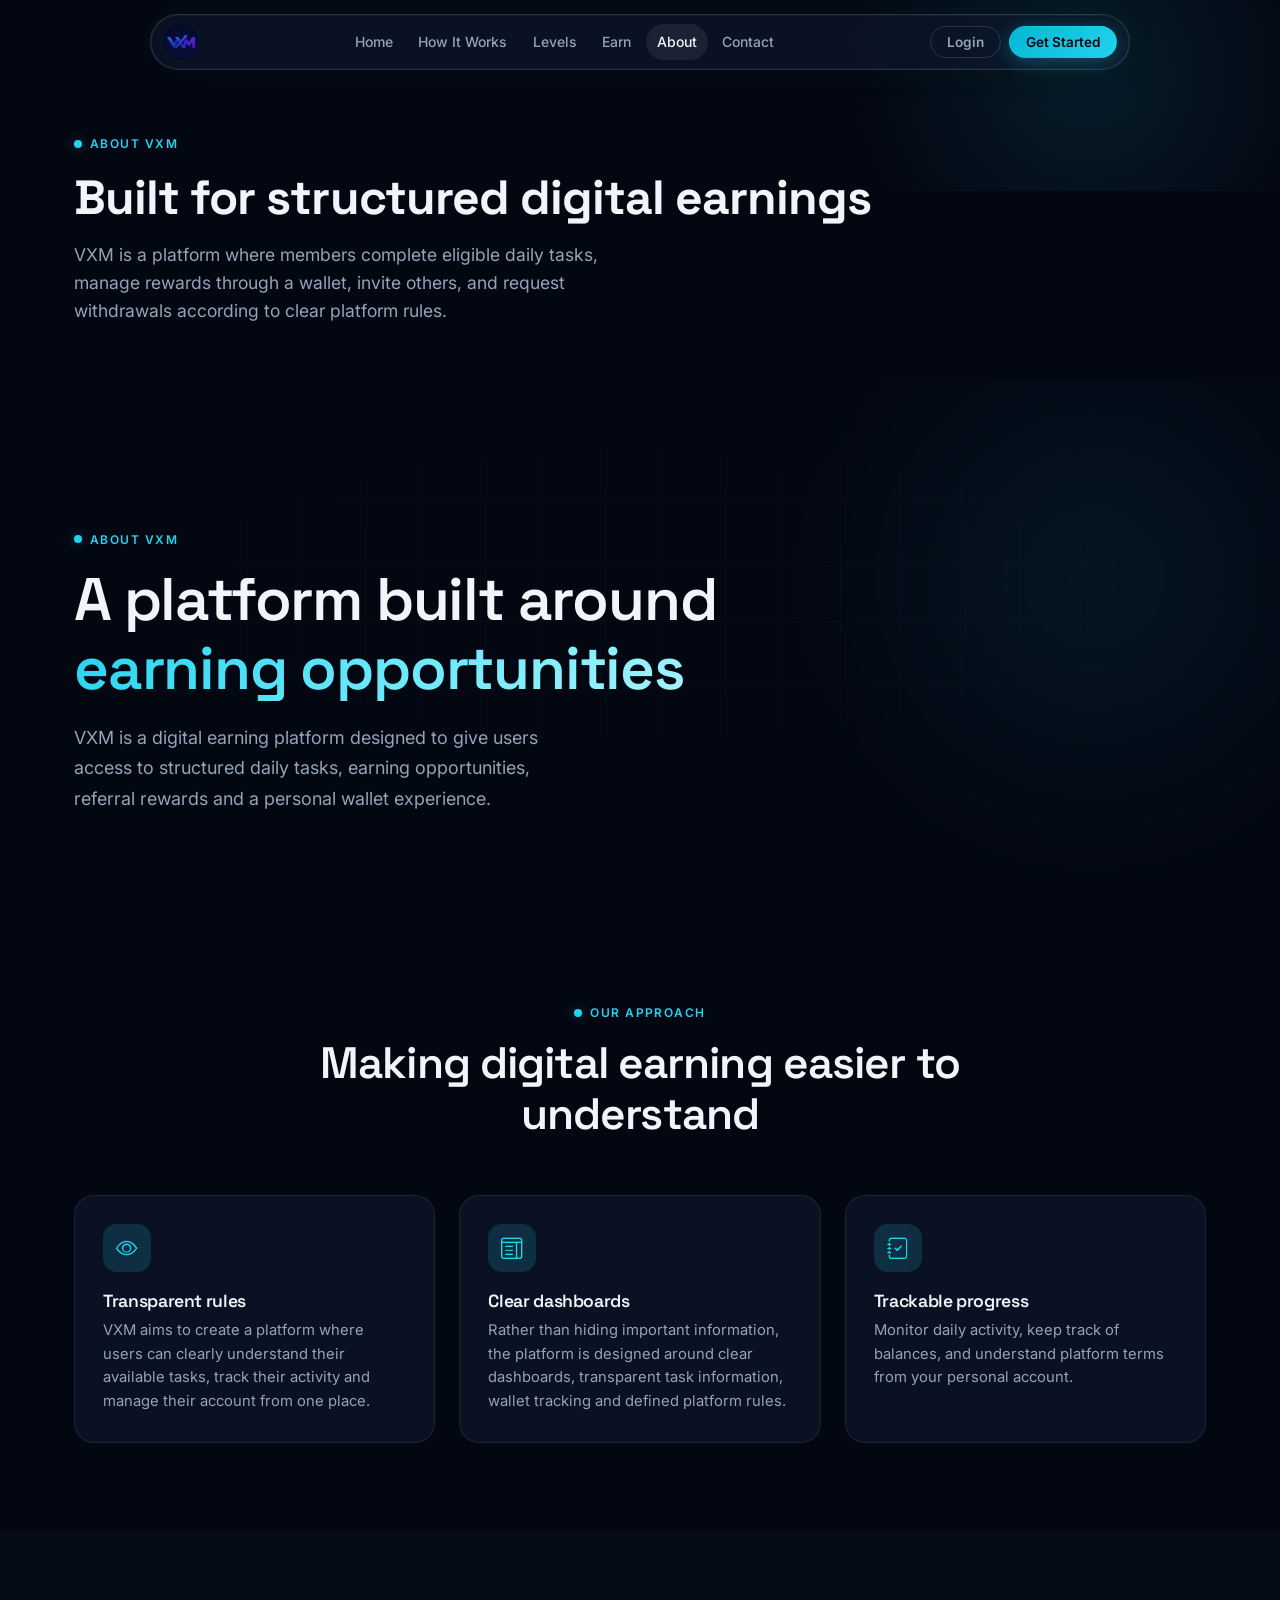
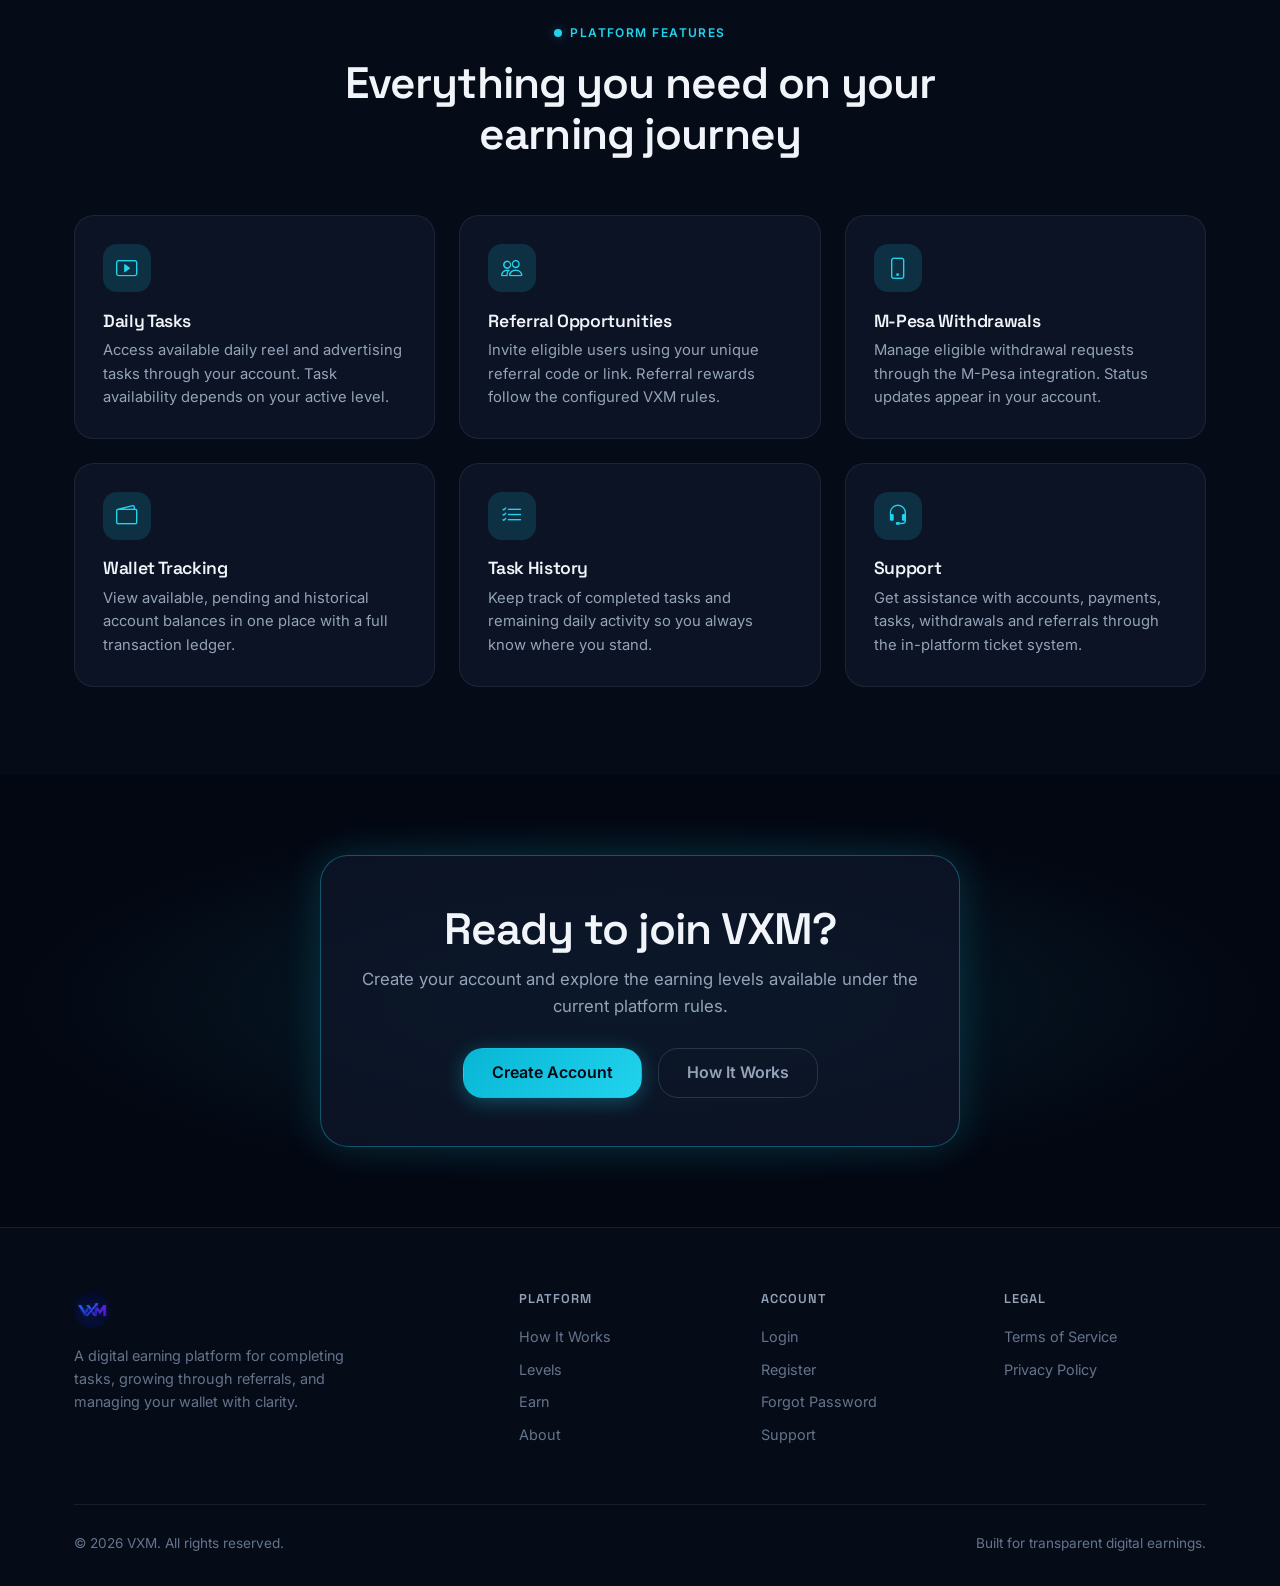
==== commit afd013eb: "feat: complete VXM immersive redesign" ====
--- a/about.html
+++ b/about.html
@@ -42,6 +42,17 @@
       <a href="register.html" class="btn btn-primary btn-block">Get Started</a>
     </div>
   </div>
+  <section class="page-hero">
+    <div class="page-hero-glow"></div>
+    <div class="container">
+      <div class="reveal">
+        <div class="section-tag">About VXM</div>
+        <h1>Built for structured digital earnings</h1>
+        <p class="lead">VXM is a platform where members complete eligible daily tasks, manage rewards through a wallet, invite others, and request withdrawals according to clear platform rules.</p>
+      </div>
+    </div>
+  </section>
+
 
   <section class="hero" style="min-height:auto;padding-top:9rem;padding-bottom:4rem;">
     <div class="hero-bg"><div class="hero-glow hero-glow-1"></div><div class="hero-grid"></div></div>
--- a/assets/css/vxm.css
+++ b/assets/css/vxm.css
@@ -1178,3 +1178,76 @@
   clip: rect(0,0,0,0);
   border: 0;
 }
+
+/* Final Experience Pass */
+.vxm-core-wrap {
+  position: relative; width: 100%; max-width: 400px; aspect-ratio: 1; margin: 0 auto;
+  perspective: 1200px; transform-style: preserve-3d;
+}
+#vxmCore {
+  position: relative; width: 100%; height: 100%; transform-style: preserve-3d;
+  will-change: transform, opacity;
+}
+.vxm-core-orb {
+  position: absolute; inset: 18%; border-radius: 50%;
+  background:
+    radial-gradient(circle at 30% 26%, rgba(103,232,249,0.65), transparent 40%),
+    radial-gradient(circle at 70% 74%, rgba(34,211,238,0.25), transparent 48%),
+    radial-gradient(circle at 50% 50%, rgba(15,23,42,0.94), #030712);
+  box-shadow: 0 0 55px rgba(34,211,238,0.3), 0 0 110px rgba(34,211,238,0.14), inset 0 0 40px rgba(34,211,238,0.2);
+  border: 1px solid rgba(34,211,238,0.42);
+}
+.vxm-core-ring {
+  position: absolute; inset: 8%; border-radius: 50%;
+  border: 1px solid rgba(34,211,238,0.22); animation: coreSpin 24s linear infinite;
+}
+.vxm-core-ring.outer {
+  inset: 0; border-color: rgba(34,211,238,0.12); animation-duration: 36s; animation-direction: reverse;
+}
+@keyframes coreSpin { from { transform: rotate(0deg); } to { transform: rotate(360deg); } }
+#vxmCoreCanvas {
+  position: absolute; inset: 0; width: 100%; height: 100%; border-radius: 50%;
+  pointer-events: none; opacity: 0.9;
+}
+.vxm-core-label {
+  position: absolute; bottom: -1.75rem; left: 0; right: 0; text-align: center;
+  font-size: 0.7rem; letter-spacing: 0.14em; text-transform: uppercase;
+  color: var(--text-muted); font-weight: 500;
+}
+.page-hero {
+  padding: calc(var(--nav-clearance) + 2.5rem) 0 3.5rem; position: relative; overflow: hidden;
+}
+.page-hero .page-hero-glow {
+  position: absolute; width: 50%; height: 60%; top: -10%; right: -10%;
+  background: radial-gradient(circle, rgba(34,211,238,0.1), transparent 70%); pointer-events: none;
+}
+.page-hero h1 {
+  font-family: var(--font-display); font-size: clamp(2rem, 4vw, 3rem); font-weight: 700;
+  line-height: 1.15; margin-bottom: 1rem;
+}
+.page-hero .lead {
+  font-size: 1.1rem; color: var(--text-secondary); max-width: 540px; line-height: 1.6;
+}
+.auth-shell {
+  min-height: 100vh; display: flex; align-items: center; justify-content: center;
+  padding: 2rem 1rem; background: var(--bg-deep); position: relative;
+}
+.auth-shell::before {
+  content: ''; position: absolute; inset: 0;
+  background:
+    radial-gradient(ellipse 60% 40% at 50% 0%, rgba(34,211,238,0.07), transparent),
+    radial-gradient(ellipse 40% 30% at 80% 80%, rgba(34,211,238,0.035), transparent);
+  pointer-events: none;
+}
+.auth-card {
+  width: 100%; max-width: 420px; background: var(--bg-card-solid);
+  border: 1px solid var(--border); border-radius: var(--radius-lg, 16px);
+  padding: 2.25rem; box-shadow: 0 20px 60px rgba(0,0,0,0.4); position: relative; z-index: 1;
+}
+@media (prefers-reduced-motion: reduce) {
+  .vxm-core-ring, .vxm-core-orb, #vxmCore { animation: none !important; transition: none !important; }
+  .reveal { opacity: 1 !important; transform: none !important; }
+}
+@media (max-width: 900px) {
+  .vxm-core-wrap { max-width: 250px; margin-top: 1.5rem; }
+}
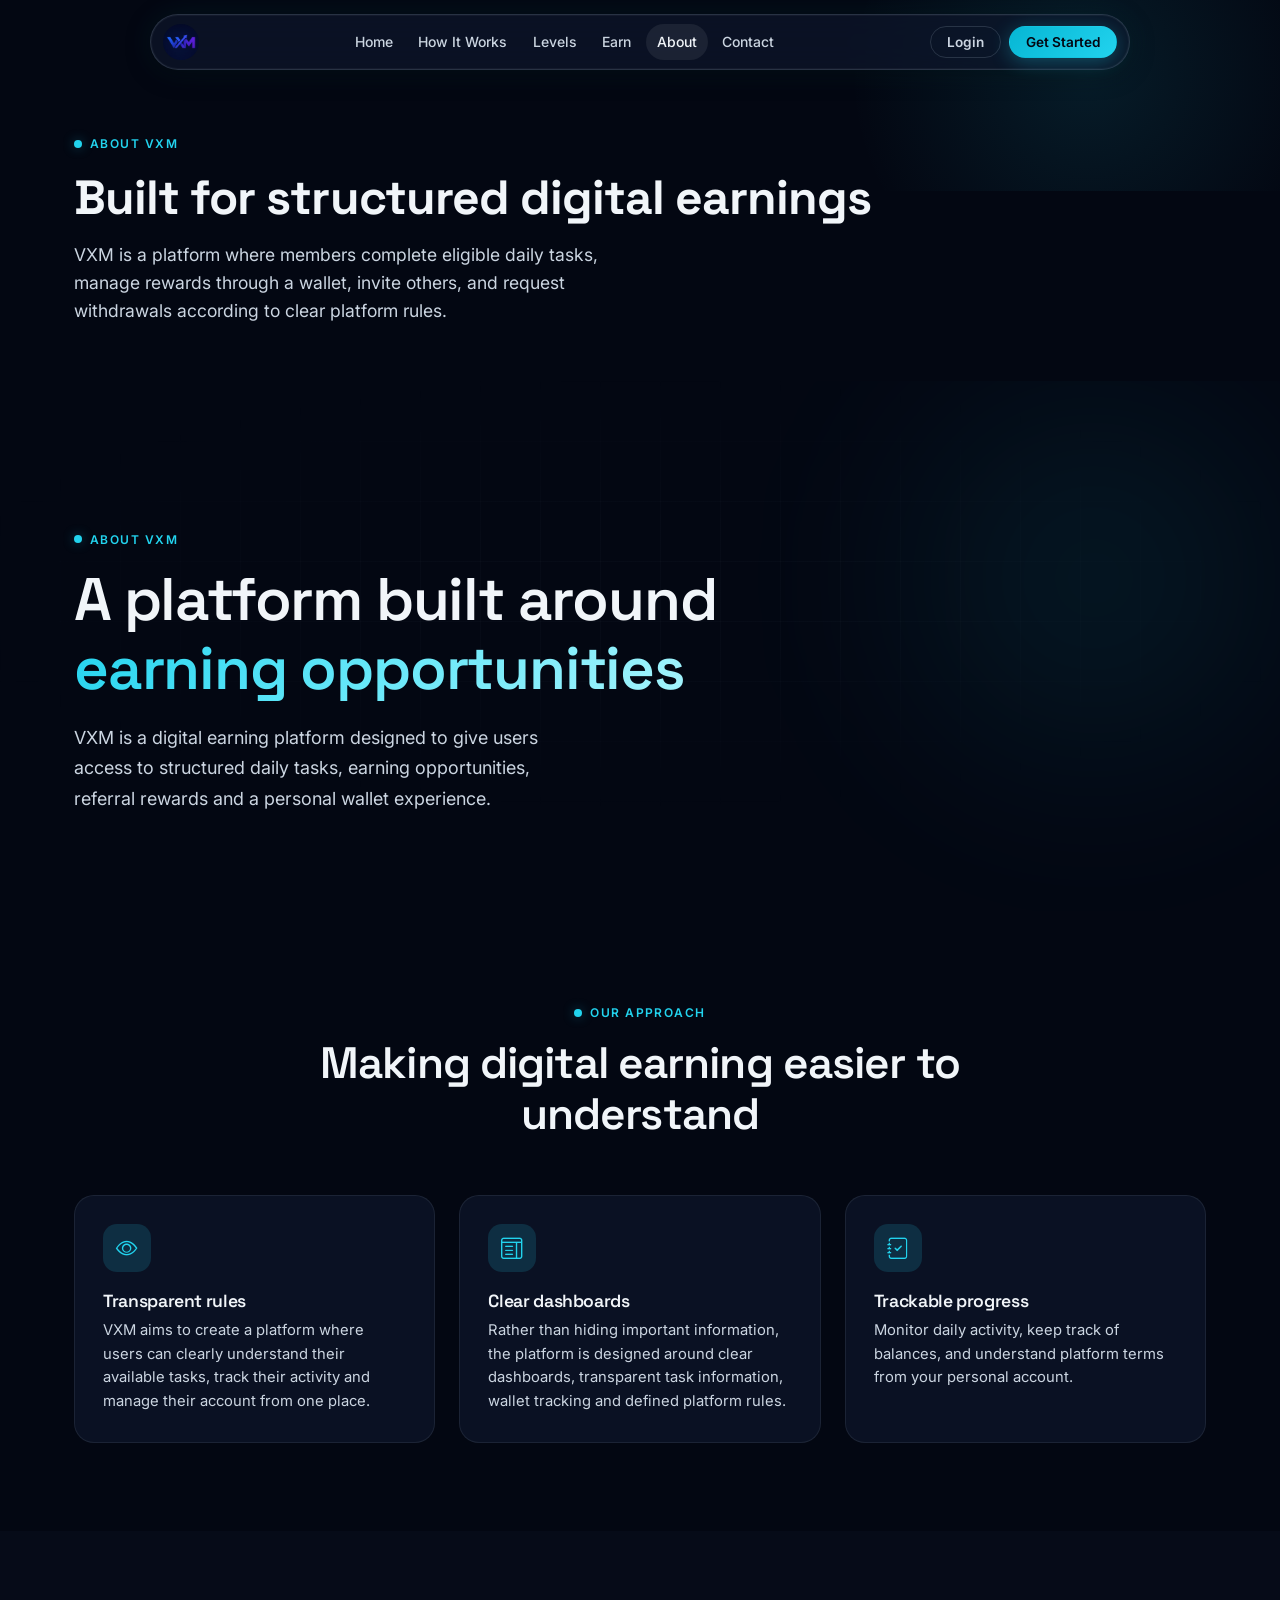
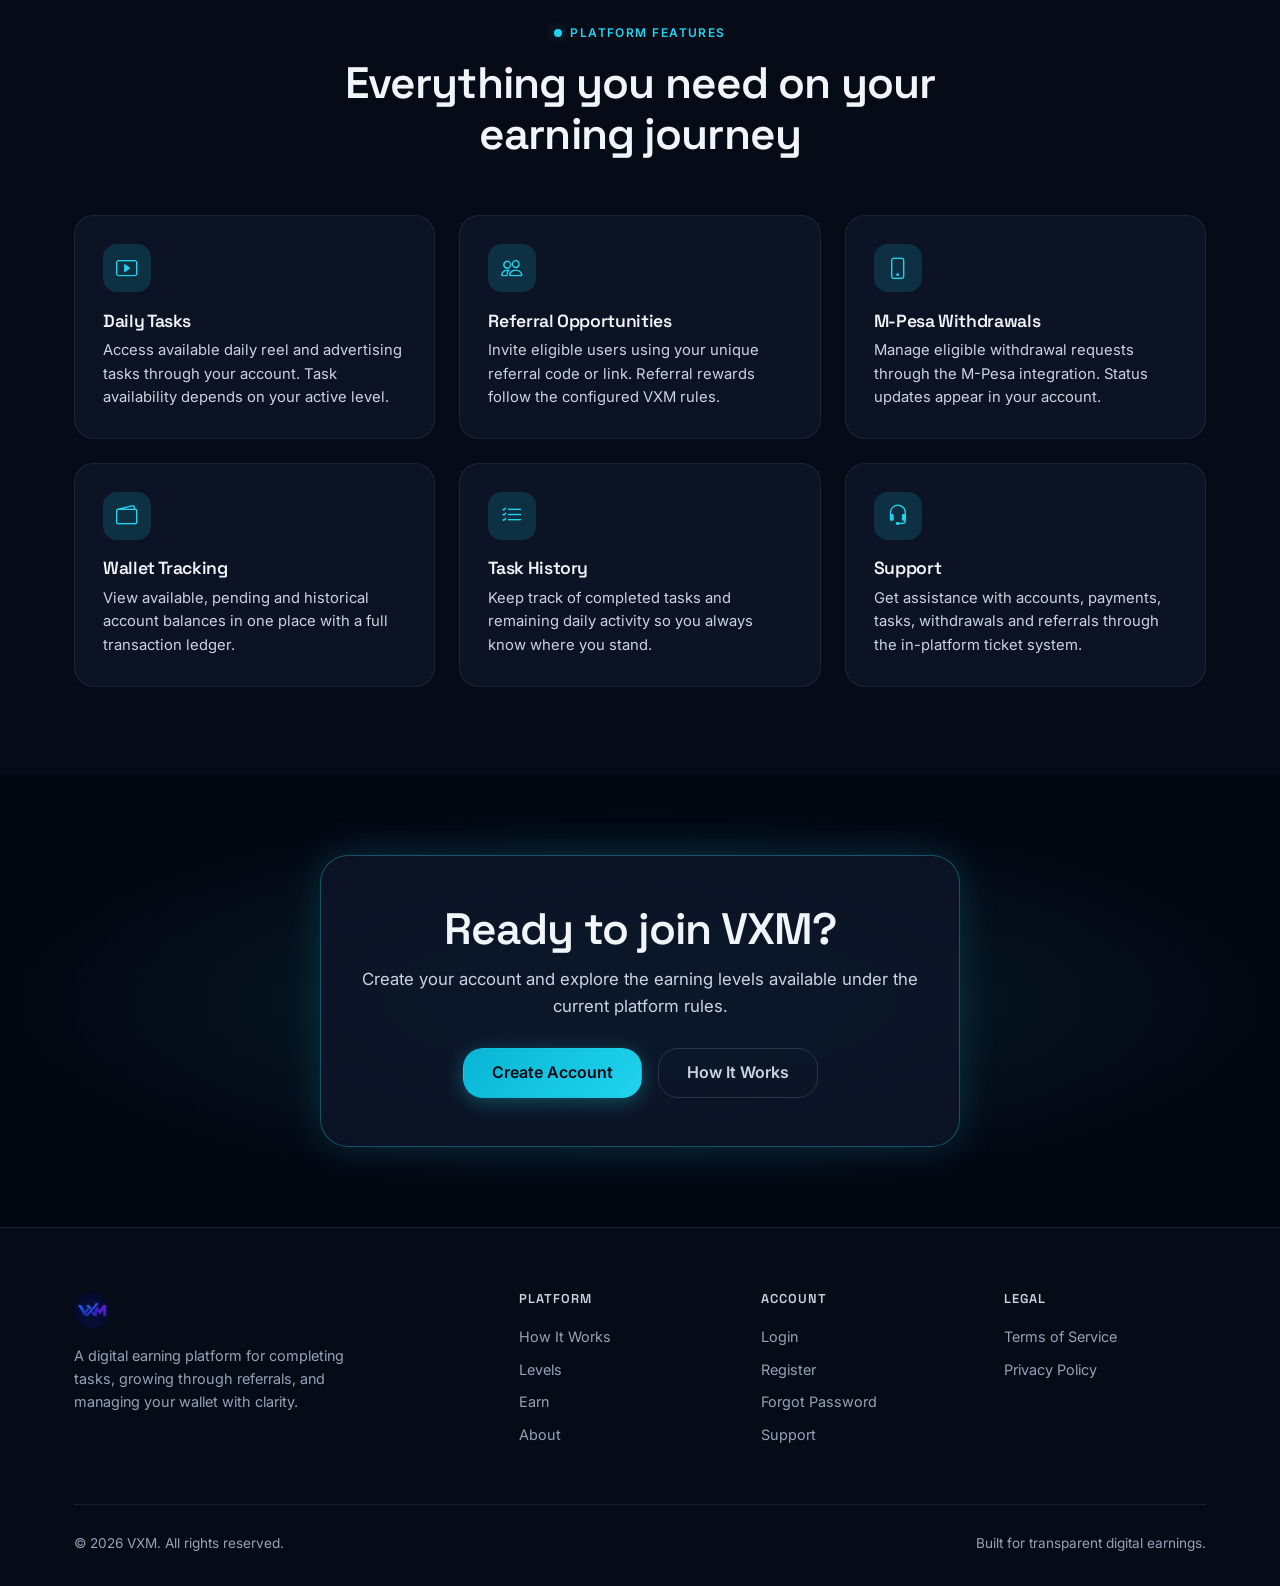
==== commit ebb436dc: "Complete VXM security, XP, tasks and QA hardening" ====
--- a/about.html
+++ b/about.html
@@ -29,7 +29,7 @@
       </div>
       <div class="nav-actions">
         <a href="login.html" class="btn btn-ghost">Login</a>
-        <a href="register.html" class="btn btn-primary">Get Started</a>
+        <a href="register.php" class="btn btn-primary">Get Started</a>
       </div>
       <button class="mobile-toggle" id="mobileToggle" type="button" aria-label="Open menu"><i class="bi bi-list"></i></button>
     </div>
@@ -39,7 +39,7 @@
     <a href="earn.html">Earn</a><a href="about.html" class="active">About</a><a href="contact.html">Contact</a>
     <div class="mobile-menu-actions">
       <a href="login.html" class="btn btn-ghost btn-block">Login</a>
-      <a href="register.html" class="btn btn-primary btn-block">Get Started</a>
+      <a href="register.php" class="btn btn-primary btn-block">Get Started</a>
     </div>
   </div>
   <section class="page-hero">
@@ -142,7 +142,7 @@
         <h2>Ready to join VXM?</h2>
         <p>Create your account and explore the earning levels available under the current platform rules.</p>
         <div class="cta-actions">
-          <a href="register.html" class="btn btn-primary btn-lg">Create Account</a>
+          <a href="register.php" class="btn btn-primary btn-lg">Create Account</a>
           <a href="how-it-works.html" class="btn btn-ghost btn-lg">How It Works</a>
         </div>
       </div>
@@ -157,7 +157,7 @@
           <p>A digital earning platform for completing tasks, growing through referrals, and managing your wallet with clarity.</p>
         </div>
         <div class="footer-col"><h4>Platform</h4><a href="how-it-works.html">How It Works</a><a href="levels.html">Levels</a><a href="earn.html">Earn</a><a href="about.html">About</a></div>
-        <div class="footer-col"><h4>Account</h4><a href="login.html">Login</a><a href="register.html">Register</a><a href="forgot-password.html">Forgot Password</a><a href="contact.html">Support</a></div>
+        <div class="footer-col"><h4>Account</h4><a href="login.html">Login</a><a href="register.php">Register</a><a href="forgot-password.html">Forgot Password</a><a href="contact.html">Support</a></div>
         <div class="footer-col"><h4>Legal</h4><a href="terms.html">Terms of Service</a><a href="privacy.html">Privacy Policy</a></div>
       </div>
       <div class="footer-bottom"><span>&copy; 2026 VXM. All rights reserved.</span><span>Built for transparent digital earnings.</span></div>
--- a/assets/css/vxm.css
+++ b/assets/css/vxm.css
@@ -22,8 +22,8 @@
   --warning: #fbbf24;
 
   --text-primary: #f1f5f9;
-  --text-secondary: #94a3b8;
-  --text-muted: #64748b;
+  --text-secondary: #cbd5e1;
+  --text-muted: #94a3b8;
   --text-inverse: #030712;
 
   --border: rgba(148, 163, 184, 0.12);
@@ -81,6 +81,20 @@
   overflow-x: hidden;
   -webkit-font-smoothing: antialiased;
 }
+/* Accessibility: visible keyboard focus */
+:focus-visible {
+  outline: 2px solid var(--accent, #22d3ee);
+  outline-offset: 2px;
+}
+button:focus-visible,
+a:focus-visible,
+input:focus-visible,
+select:focus-visible,
+textarea:focus-visible {
+  outline: 2px solid var(--accent, #22d3ee);
+  outline-offset: 2px;
+}
+
 
 img { max-width: 100%; height: auto; display: block; }
 a { color: inherit; text-decoration: none; transition: color var(--duration) var(--ease); }
